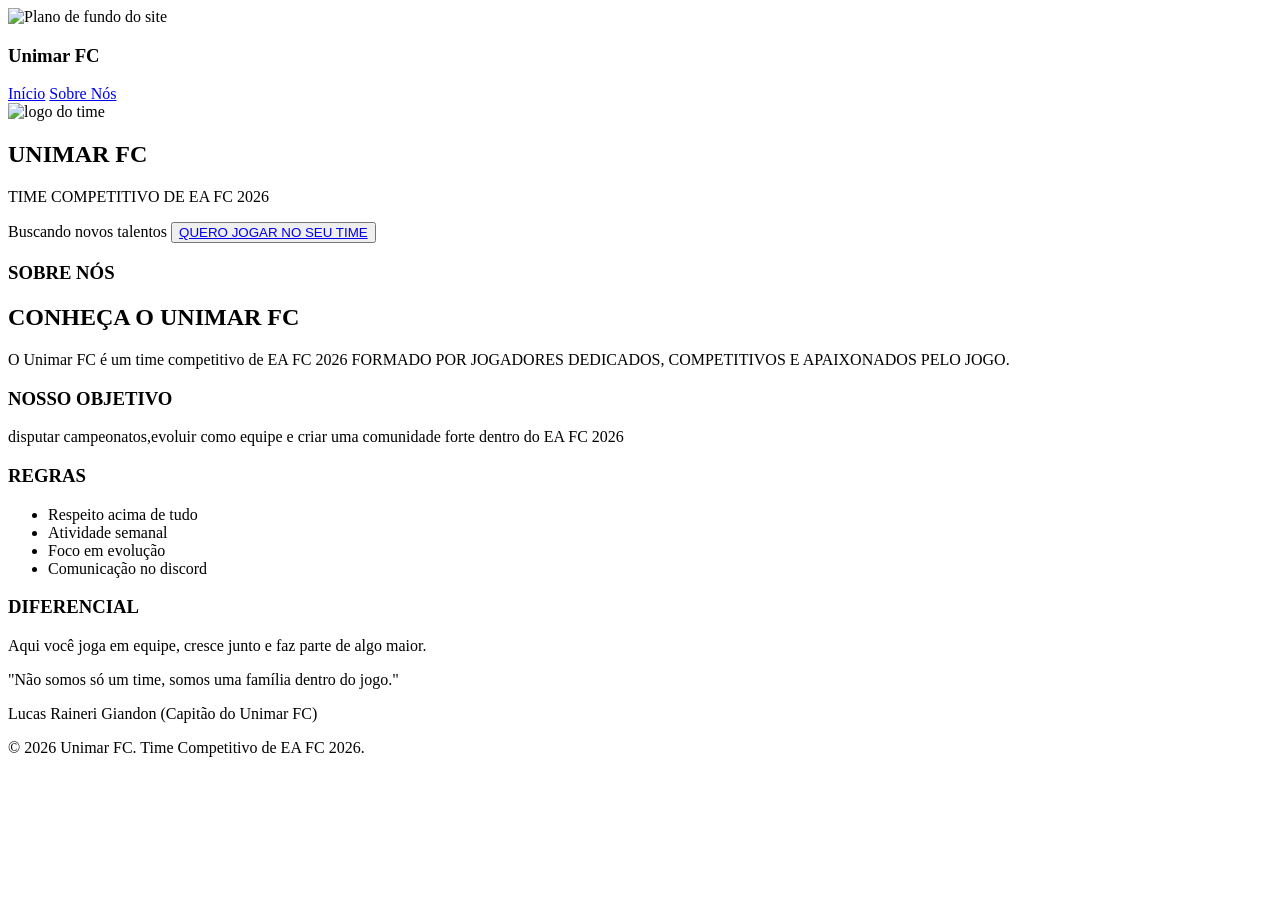
==== index.html @ 4b4cba7a "Site para contratar jogadores:     Primeiro commit é sobre sobre a página inicial." ====
<!DOCTYPE html>
<html lang="pt-br">
<head>
    <meta charset="UTF-8">
    <meta name="viewport" content="width=device-width, initial-scale=1.0">
    <link rel="stylesheet" href="style.css">
    <title>Formulário de Jogador</title>
</head>
<body>
    <main class=" container">

        <img src="" alt="Plano de fundo do site" class="Fundo">

        <section class="estrutura">
            <div class="titulo">
                <h3>Unimar FC</h3>
                <nav class="nav-links">
                    <a href="#" class="nav-link active">Início</a>
                    <a href="#" class="nav-link">Sobre Nós</a>
                </nav>
            </div>

            <div>
                <img src="" alt="logo do time" class="logo">
                <h1 class="titulo2">UNIMAR FC</h1>
                <p>TIME COMPETITIVO DE EA FC 2026</p>
                <span>Buscando novos talentos</span>
                <button type="button"><a href="formulario.html" class="button">QUERO JOGAR NO SEU TIME</a></button>
            </div>
        </section>

        <section class="sobre-nos" id="sobre">
            <h3>SOBRE NÓS</h3>
            <h1>CONHEÇA O UNIMAR FC</h1>
            <p>O Unimar FC é um time competitivo de EA FC 2026 FORMADO POR JOGADORES DEDICADOS, COMPETITIVOS E APAIXONADOS PELO JOGO.</p>
        </section>

        <section class="objetivos">
            <div class="objetivo-item">
                <h3>NOSSO OBJETIVO</h3>
                <p>disputar campeonatos,evoluir como equipe e criar uma comunidade forte dentro do EA FC 2026</p>
            </div>

            <div class="objetivo-item">
                <h3>REGRAS</h3>
                <ul>
                    <li>Respeito acima de tudo</li>
                    <li>Atividade semanal</li>
                    <li>Foco em evolução</li>
                    <li>Comunicação no discord</li>
                </ul>
            </div>

            <div class="objetivo-item">
                <h3>DIFERENCIAL</h3>
                <p>Aqui você joga em equipe, cresce junto e faz parte de algo maior.</p>
            </div>
        </section>

        <div>
            <p>"Não somos só um time, somos uma família dentro do jogo."</p>
            <span> Lucas Raineri Giandon (Capitão do Unimar FC)</span>
        </div>

       <footer>
        <p>© 2026 Unimar FC. Time Competitivo de EA FC 2026.</p>
       </footer>
   
    </main>
    



    <script src="script.js"></script>
</body>
</html>
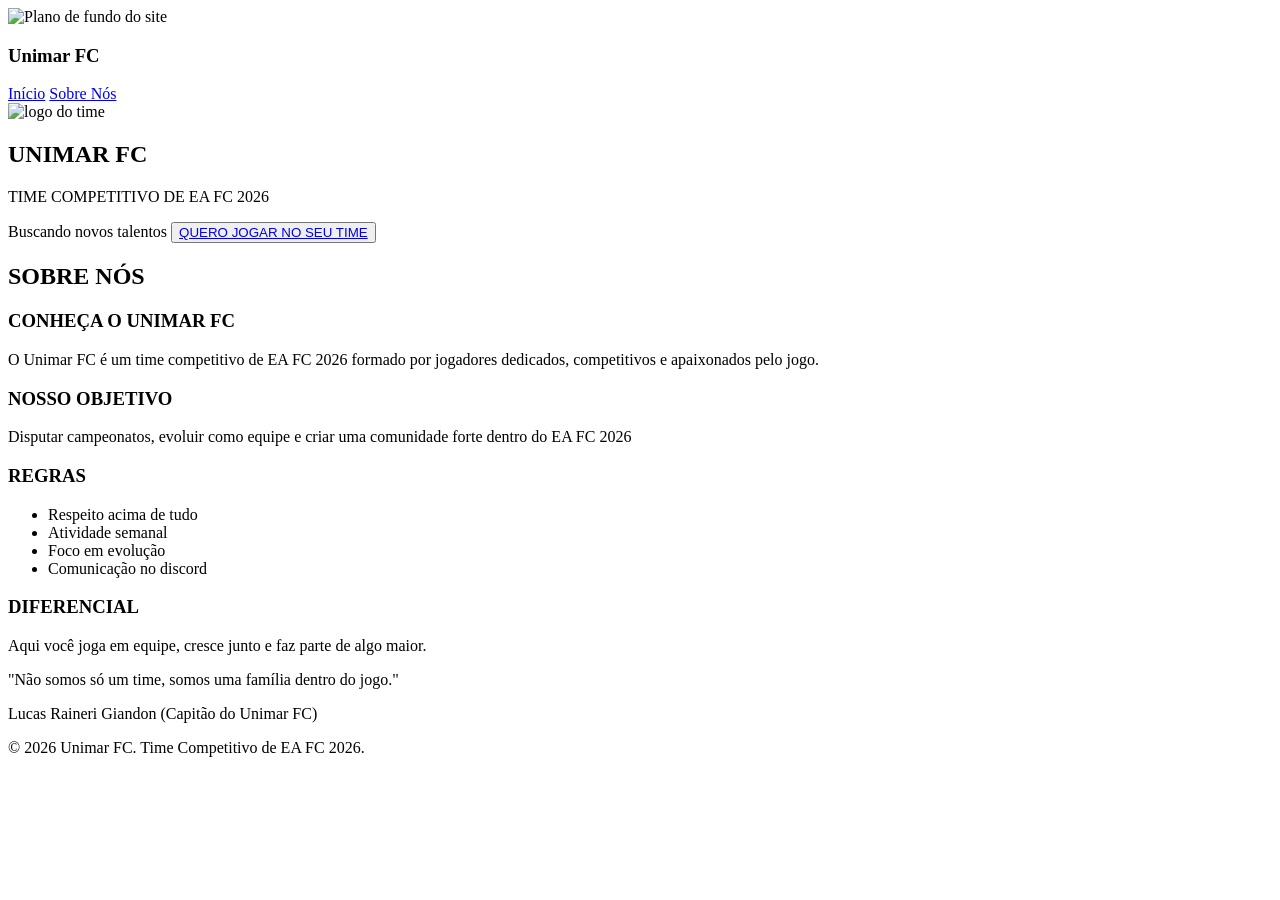
==== commit 0e86575c: "Pequenos erros de digitação e acentuação foram corrigidos" ====
--- a/index.html
+++ b/index.html
@@ -14,9 +14,9 @@
         <section class="estrutura">
             <div class="titulo">
                 <h3>Unimar FC</h3>
-                <nav class="nav-links">
-                    <a href="#" class="nav-link active">Início</a>
-                    <a href="#" class="nav-link">Sobre Nós</a>
+                <nav class="links-group">
+                    <a href="#" class="nav-link1">Início</a>
+                    <a href="#" class="nav-link2">Sobre Nós</a>
                 </nav>
             </div>
 
@@ -30,15 +30,15 @@
         </section>
 
         <section class="sobre-nos" id="sobre">
-            <h3>SOBRE NÓS</h3>
-            <h1>CONHEÇA O UNIMAR FC</h1>
-            <p>O Unimar FC é um time competitivo de EA FC 2026 FORMADO POR JOGADORES DEDICADOS, COMPETITIVOS E APAIXONADOS PELO JOGO.</p>
+            <h2>SOBRE NÓS</h2>
+            <h3>CONHEÇA O UNIMAR FC</h3>
+            <p>O Unimar FC é um time competitivo de EA FC 2026 formado por jogadores dedicados, competitivos e apaixonados pelo jogo.</p>  
         </section>
 
         <section class="objetivos">
             <div class="objetivo-item">
                 <h3>NOSSO OBJETIVO</h3>
-                <p>disputar campeonatos,evoluir como equipe e criar uma comunidade forte dentro do EA FC 2026</p>
+                <p>Disputar campeonatos, evoluir como equipe e criar uma comunidade forte dentro do EA FC 2026</p>
             </div>
 
             <div class="objetivo-item">
@@ -68,9 +68,6 @@
    
     </main>
     
-
-
-
     <script src="script.js"></script>
 </body>
 </html>
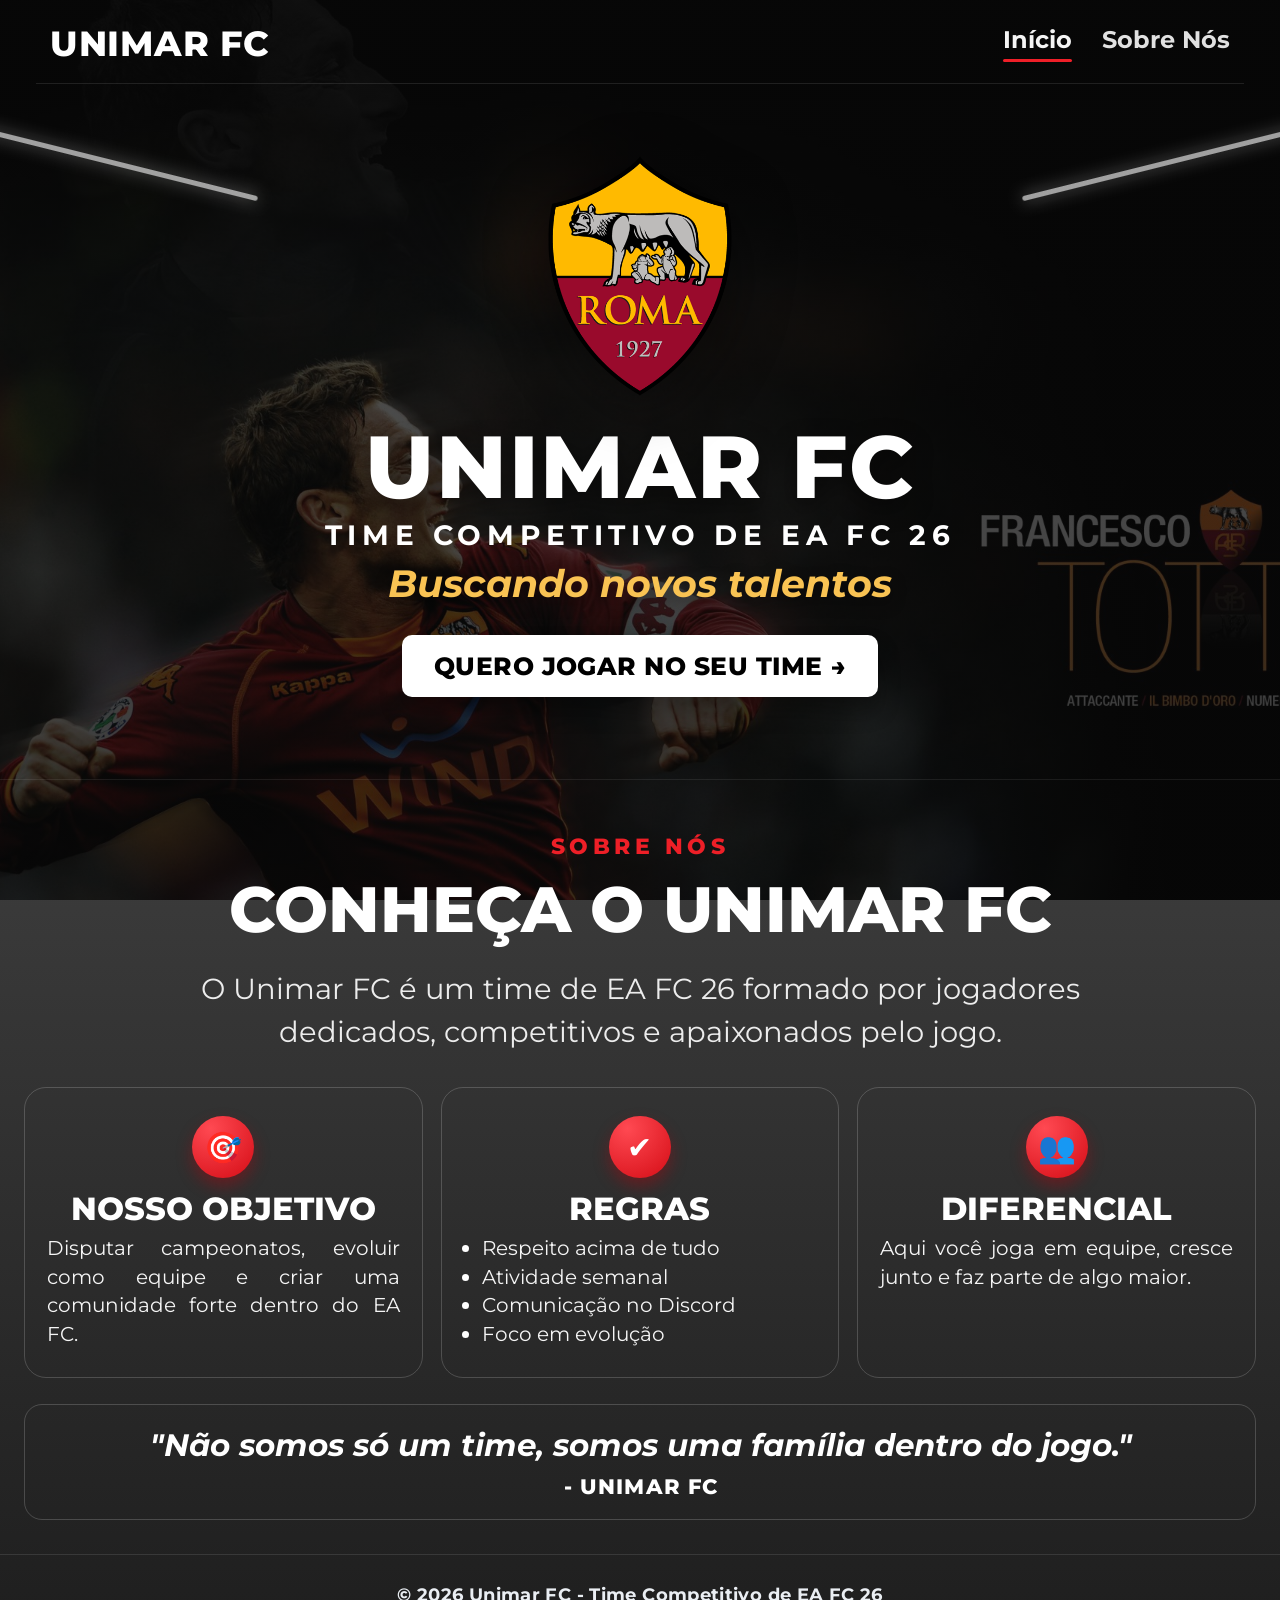
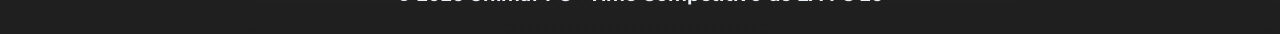
==== commit 641039bc: "ajutando o site" ====
--- a/index.html
+++ b/index.html
@@ -4,70 +4,69 @@
     <meta charset="UTF-8">
     <meta name="viewport" content="width=device-width, initial-scale=1.0">
     <link rel="stylesheet" href="style.css">
-    <title>Formulário de Jogador</title>
+    <title>Unimar FC</title>
 </head>
-<body>
-    <main class=" container">
+<body class="Pagina-inicial">
+    <main class="container">
+        <section class="inicial" id="inicio">
+            <header class="topo-site">
+                <strong class="marca-time">Unimar FC</strong>
+                <nav class="menu-site" aria-label="Navegação principal">
+                    <a href="#" class="menu-link ativo">Início</a>
+                    <a href="#" class="menu-link">Sobre Nós</a>
+                </nav>
+            </header>
 
-        <img src="" alt="Plano de fundo do site" class="Fundo">
+            <div class="conteudo">
+                <img src="img/i.png" alt="Logo do time" class="escudo-time">
 
-        <section class="estrutura">
-            <div class="titulo">
-                <h3>Unimar FC</h3>
-                <nav class="links-group">
-                    <a href="#" class="nav-link1">Início</a>
-                    <a href="#" class="nav-link2">Sobre Nós</a>
-                </nav>
-            </div>
+                <h1 class="titulo-principal">UNIMAR FC</h1>
+                <p class="subtitulo-principal">TIME COMPETITIVO DE EA FC 26</p>
+                <p class="slogan-principal">Buscando novos talentos</p>
 
-            <div>
-                <img src="" alt="logo do time" class="logo">
-                <h1 class="titulo2">UNIMAR FC</h1>
-                <p>TIME COMPETITIVO DE EA FC 2026</p>
-                <span>Buscando novos talentos</span>
-                <button type="button"><a href="formulario.html" class="button">QUERO JOGAR NO SEU TIME</a></button>
+                <a href="formulario.html" class="formulario-time">QUERO JOGAR NO SEU TIME <span aria-hidden="true">&#8594;</span></a>
             </div>
         </section>
 
         <section class="sobre-nos" id="sobre">
-            <h2>SOBRE NÓS</h2>
-            <h3>CONHEÇA O UNIMAR FC</h3>
-            <p>O Unimar FC é um time competitivo de EA FC 2026 formado por jogadores dedicados, competitivos e apaixonados pelo jogo.</p>  
+            <p class="sobre-tag">SOBRE NÓS</p>
+            <h2>CONHEÇA O UNIMAR FC</h2>
+            <p class="descricao-sobre">O Unimar FC é um time de EA FC 26 formado por jogadores dedicados, competitivos e apaixonados pelo jogo.</p>
+
+            <div class="cards-home">
+                <article class="card-home">
+                    <div class="icone-card" aria-hidden="true">&#127919;</div>
+                    <h3>NOSSO OBJETIVO</h3>
+                    <p>Disputar campeonatos, evoluir como equipe e criar uma comunidade forte dentro do EA FC.</p>
+                </article>
+
+                <article class="card-home">
+                    <div class="icone-card" aria-hidden="true">&#10004;</div>
+                    <h3>REGRAS</h3>
+                    <ul>
+                        <li>Respeito acima de tudo</li>
+                        <li>Atividade semanal</li>
+                        <li>Comunicação no Discord</li>
+                        <li>Foco em evolução</li>
+                    </ul>
+                </article>
+
+                <article class="card-home">
+                    <div class="icone-card" aria-hidden="true">&#128101;</div>
+                    <h3>DIFERENCIAL</h3>
+                    <p>Aqui você joga em equipe, cresce junto e faz parte de algo maior.</p>
+                </article>
+            </div>
+
+            <blockquote class="frase-home">
+                <p>"Não somos só um time, somos uma família dentro do jogo."</p>
+                <cite>- UNIMAR FC</cite>
+            </blockquote>
         </section>
 
-        <section class="objetivos">
-            <div class="objetivo-item">
-                <h3>NOSSO OBJETIVO</h3>
-                <p>Disputar campeonatos, evoluir como equipe e criar uma comunidade forte dentro do EA FC 2026</p>
-            </div>
-
-            <div class="objetivo-item">
-                <h3>REGRAS</h3>
-                <ul>
-                    <li>Respeito acima de tudo</li>
-                    <li>Atividade semanal</li>
-                    <li>Foco em evolução</li>
-                    <li>Comunicação no discord</li>
-                </ul>
-            </div>
-
-            <div class="objetivo-item">
-                <h3>DIFERENCIAL</h3>
-                <p>Aqui você joga em equipe, cresce junto e faz parte de algo maior.</p>
-            </div>
-        </section>
-
-        <div>
-            <p>"Não somos só um time, somos uma família dentro do jogo."</p>
-            <span> Lucas Raineri Giandon (Capitão do Unimar FC)</span>
-        </div>
-
-       <footer>
-        <p>© 2026 Unimar FC. Time Competitivo de EA FC 2026.</p>
+       <footer class="rodape-home">
+           <p>&copy; 2026 Unimar FC - Time Competitivo de EA FC 26</p>
        </footer>
-   
     </main>
-    
-    <script src="script.js"></script>
 </body>
 </html>
--- a/style.css
+++ b/style.css
@@ -0,0 +1,701 @@
+@import url('https://fonts.googleapis.com/css2?family=Montserrat:wght@400;500;600;700;800&display=swap');
+
+
+/*-----------formulário------------*/
+:root {
+	--bg-top: #eef7f7;
+	--bg-bottom: #d7eceb;
+	--card: rgba(255, 255, 255, 0.92);
+	--card-border: rgba(34, 96, 93, 0.12);
+	--text: #183534;
+	--muted: #5f7775;
+	--accent: #109483;
+	--accent-dark: #0b7265;
+	--field: #f8fcfb;
+	--shadow: 0 24px 80px rgba(16, 74, 70, 0.14);
+}
+
+* {
+	box-sizing: border-box;
+	margin: 0;
+	padding: 0;
+}
+
+body {
+	min-height: 100vh;
+	font-family: 'Montserrat', sans-serif;
+	color: var(--text);
+	background:
+		radial-gradient(circle at top left, rgba(255, 255, 255, 0.95), transparent 28%),
+		radial-gradient(circle at bottom right, rgba(16, 148, 131, 0.12), transparent 26%),
+		linear-gradient(180deg, var(--bg-top), var(--bg-bottom));
+}
+
+img {
+	max-width: 100%;
+	display: block;
+}
+
+a {
+	color: inherit;
+	text-decoration: none;
+}
+
+button,
+input,
+select,
+textarea {
+	font: inherit;
+}
+
+.container-formulario {
+	width: min(100%, 1800px);
+	margin: 0 auto;
+	padding: 56px 32px 72px;
+}
+
+.painel-formulario {
+	width: min(100%, 1280px);
+	margin: 0 auto;
+	padding: 52px;
+	border: 1px solid var(--card-border);
+	border-radius: 32px;
+	background: var(--card);
+	box-shadow: var(--shadow);
+	backdrop-filter: blur(10px);
+}
+
+.titulo-formulario {
+	margin-bottom: 36px;
+}
+
+.eyebrow,
+.canto-unimarfc {
+	display: inline-block;
+	margin-bottom: 12px;
+	padding: 10px 18px;
+	border-radius: 999px;
+	font-size: 0.95rem;
+	font-weight: 700;
+	letter-spacing: 0.08em;
+	text-transform: uppercase;
+	color: var(--accent-dark);
+	background: rgba(16, 148, 131, 0.12);
+}
+
+.titulo-formulario h1 {
+	font-size: clamp(2.7rem, 4.8vw, 4.6rem);
+	line-height: 1.05;
+	font-weight: 800;
+	margin-bottom: 12px;
+}
+
+.titulo-formulario p {
+	max-width: 760px;
+	font-size: clamp(1.15rem, 1.9vw, 1.5rem);
+	line-height: 1.6;
+	color: var(--muted);
+}
+
+.formulario-grupo {
+	display: grid;
+	gap: 28px;
+}
+
+.bloco-formulario {
+	display: grid;
+	gap: 24px;
+	padding: 30px;
+	border: 1px solid rgba(24, 53, 52, 0.08);
+	border-radius: 28px;
+	background: rgba(255, 255, 255, 0.82);
+}
+
+.cabecalho-bloco h2 {
+	font-size: clamp(1.5rem, 2.2vw, 2.2rem);
+	margin-bottom: 8px;
+}
+
+.cabecalho-bloco p {
+	font-size: 1.05rem;
+	line-height: 1.6;
+	color: var(--muted);
+}
+
+.grade-formulario,
+.grade-dupla,
+.grade-tripla {
+	display: grid;
+	gap: 24px;
+}
+
+.grade-dupla {
+	grid-template-columns: repeat(2, minmax(0, 1fr));
+}
+
+.grade-tripla {
+	grid-template-columns: repeat(3, minmax(0, 1fr));
+}
+
+.formulario-individual {
+	display: grid;
+	gap: 10px;
+}
+
+.formulario-individual:not(:first-child) {
+	margin-top: 6px;
+}
+
+.campo-amplo {
+	grid-column: 1 / -1;
+}
+
+.formulario-individual label {
+	font-size: 1.08rem;
+	font-weight: 700;
+	color: var(--text);
+}
+
+.formulario-individual input,
+.formulario-individual select,
+.formulario-individual textarea {
+	width: 100%;
+	min-height: 72px;
+	padding: 18px 22px;
+	border: 1px solid rgba(24, 53, 52, 0.14);
+	border-radius: 18px;
+	background: var(--field);
+	color: var(--text);
+	font-size: 1.08rem;
+	transition: border-color 0.2s ease, box-shadow 0.2s ease, transform 0.2s ease;
+}
+
+.formulario-individual textarea {
+	min-height: 220px;
+	resize: vertical;
+}
+
+.formulario-individual input::placeholder,
+.formulario-individual textarea::placeholder {
+	color: #89a09e;
+}
+
+.formulario-individual input:focus,
+.formulario-individual select:focus,
+.formulario-individual textarea:focus {
+	outline: none;
+	border-color: rgba(16, 148, 131, 0.55);
+	box-shadow: 0 0 0 6px rgba(16, 148, 131, 0.12);
+	transform: translateY(-1px);
+}
+
+.botao-formulario {
+	display: flex;
+	justify-content: center;
+	margin-top: 4px;
+}
+
+.botao-formulario button {
+	width: min(100%, 420px);
+	min-height: 78px;
+	border: none;
+	border-radius: 20px;
+	background: linear-gradient(135deg, var(--accent), var(--accent-dark));
+	color: #fff;
+	font-size: 1.2rem;
+	font-weight: 800;
+	letter-spacing: 0.04em;
+	text-transform: uppercase;
+	cursor: pointer;
+	box-shadow: 0 18px 40px rgba(11, 114, 101, 0.28);
+	transition: transform 0.2s ease, box-shadow 0.2s ease;
+}
+
+.botao-formulario button:hover {
+	transform: translateY(-2px);
+	box-shadow: 0 22px 42px rgba(11, 114, 101, 0.34);
+}
+
+.botao-formulario button:active {
+	transform: translateY(0);
+}
+
+@media (max-width: 1100px) {
+	.painel-formulario {
+		padding: 36px;
+	}
+
+	.grade-dupla,
+	.grade-tripla {
+		grid-template-columns: 1fr;
+	}
+}
+
+@media (max-width: 680px) {
+	.container-formulario {
+		padding: 22px 14px 34px;
+	}
+
+	.painel-formulario {
+		padding: 22px;
+		border-radius: 24px;
+	}
+
+	.bloco-formulario {
+		padding: 20px;
+		border-radius: 22px;
+	}
+
+	.formulario-individual input,
+	.formulario-individual select,
+	.formulario-individual textarea,
+	.botao-formulario button {
+		min-height: 64px;
+		font-size: 1rem;
+	}
+
+	.formulario-individual textarea {
+		min-height: 180px;
+	}
+}
+
+
+
+
+
+
+
+
+
+
+
+/*---------------------------PÁGINA INICIAL---------------------------*/
+.home-page,
+.Pagina-inicial {
+	margin: 0;
+	min-height: 100vh;
+	display: flex;
+	flex-direction: column;
+	font-family: 'Montserrat', sans-serif;
+	color: #ffffff;
+	background:
+		linear-gradient(180deg, rgba(10, 10, 10, 0.68) 0%, rgba(8, 8, 8, 0.8) 55%, rgba(6, 6, 6, 0.9) 100%),
+		url("img/thumb-1920-584541.jpg") center / cover fixed no-repeat;
+}
+
+.home-wrapper,
+.container {
+	width: 100%;
+	min-height: 100vh;
+	display: flex;
+	flex-direction: column;
+	margin: 0;
+	background: transparent;
+}
+
+.hero-section,
+.inicial {
+	position: relative;
+	overflow: hidden;
+	min-height: 780px;
+	padding: 22px 36px 80px;
+	border-bottom: 1px solid rgba(255, 255, 255, 0.08);
+	background: transparent;
+}
+
+.hero-section::before,
+.hero-section::after,
+.inicial::before,
+.inicial::after {
+	content: "";
+	position: absolute;
+	top: 160px;
+	width: 300px;
+	height: 5px;
+	border-radius: 999px;
+	background: rgba(255, 255, 255, 0.62);
+	box-shadow: 0 0 16px rgba(255, 255, 255, 0.45);
+	filter: blur(0.1px);
+}
+
+.hero-section::before,
+.inicial::before {
+	left: -38px;
+	transform: rotate(14deg);
+}
+
+.hero-section::after,
+.inicial::after {
+	right: -38px;
+	transform: rotate(-14deg);
+}
+
+.topo-site {
+	display: flex;
+	align-items: center;
+	justify-content: space-between;
+	width: 100%;
+	max-width: none;
+	margin: 0;
+	padding-left: 14px;
+	padding-right: 14px;
+	padding-bottom: 18px;
+	border-bottom: 1px solid rgba(255, 255, 255, 0.1);
+	position: relative;
+	z-index: 2;
+}
+
+.marca-time {
+	font-family: 'Montserrat', sans-serif;
+	font-weight: 800;
+	font-size: clamp(2.2rem, 2.2vw, 2.8rem);
+	letter-spacing: 0.02em;
+	text-transform: uppercase;
+	color: #ffffff;
+}
+
+.menu-site {
+	display: flex;
+	gap: 30px;
+	font-weight: 700;
+	font-size: clamp(1.5rem, 1.6vw, 2rem);
+}
+
+.menu-link {
+	position: relative;
+	padding-bottom: 8px;
+	color: #f5f5f5;
+	opacity: 0.92;
+	transition: opacity 0.2s ease;
+}
+
+.menu-link::after {
+	content: "";
+	position: absolute;
+	left: 0;
+	bottom: 0;
+	width: 100%;
+	height: 3px;
+	border-radius: 999px;
+	background: #ef1f28;
+	transform: scaleX(0);
+	transform-origin: left;
+	transition: transform 0.2s ease;
+}
+
+.menu-link:hover,
+.menu-link.ativo {
+	opacity: 1;
+}
+
+.menu-link:hover::after,
+.menu-link.ativo::after {
+	transform: scaleX(1);
+}
+
+.hero-conteudo,
+.conteudo {
+	position: relative;
+	z-index: 2;
+	display: flex;
+	flex-direction: column;
+	align-items: center;
+	justify-content: center;
+	text-align: center;
+	width: min(100%, 1320px);
+	margin: 0 auto;
+	padding-top: 62px;
+	animation: subida 0.8s ease both;
+}
+
+.escudo-time {
+	width: min(100%, 260px);
+	height: auto;
+	object-fit: contain;
+	filter: drop-shadow(0 12px 28px rgba(0, 0, 0, 0.5));
+	margin-bottom: 18px;
+}
+
+.titulo-principal {
+	font-family: 'Montserrat', sans-serif;
+	font-weight: 800;
+	font-size: clamp(3rem, 10vw, 5.5rem);
+	line-height: 0.98;
+	letter-spacing: 0.02em;
+	margin-bottom: 8px;
+	text-transform: uppercase;
+	text-shadow: 0 8px 24px rgba(0, 0, 0, 0.45);
+}
+
+.subtitulo-principal {
+	font-size: clamp(1.1rem, 2.2vw, 1.8rem);
+	font-weight: 700;
+	letter-spacing: 0.2em;
+	text-transform: uppercase;
+	margin-bottom: 8px;
+}
+
+.slogan-principal {
+	font-size: clamp(1.6rem, 3vw, 2.5rem);
+	font-style: italic;
+	font-weight: 700;
+	color: #f9c353;
+	margin-bottom: 28px;
+	text-shadow: 0 6px 16px rgba(0, 0, 0, 0.45);
+}
+
+.cta-time,
+.formulario-time {
+	display: inline-flex;
+	align-items: center;
+	justify-content: center;
+	gap: 8px;
+	min-height: 62px;
+	padding: 0 32px;
+	border-radius: 10px;
+	font-family: 'Montserrat', sans-serif;
+	font-weight: 800;
+	font-size: clamp(1.1rem, 2vw, 1.55rem);
+	letter-spacing: 0.02em;
+	text-transform: uppercase;
+	color: #000000;
+	background: #ffffff;
+	box-shadow: 0 14px 22px rgba(0, 0, 0, 0.28);
+	transition: transform 0.2s ease, box-shadow 0.2s ease;
+}
+
+.cta-time:hover,
+.formulario-time:hover {
+	transform: translateY(-2px);
+	box-shadow: 0 18px 26px rgba(0, 0, 0, 0.35);
+}
+
+.sobre-nos-home,
+.sobre-nos {
+	padding: 52px 24px 34px;
+	background: transparent;
+	text-align: center;
+}
+
+.sobre-tag {
+	font-family: 'Montserrat', sans-serif;
+	font-weight: 800;
+	font-size: 1.4rem;
+	letter-spacing: 0.2em;
+	color: #ed1f27;
+	margin-bottom: 10px;
+	text-transform: uppercase;
+}
+
+.sobre-nos-home h2,
+.sobre-nos h2 {
+	font-family: 'Montserrat', sans-serif;
+	font-weight: 800;
+	font-size: clamp(2.1rem, 5vw, 4rem);
+	text-transform: uppercase;
+	margin-bottom: 20px;
+}
+
+.descricao-sobre {
+	width: min(100%, 920px);
+	margin: 0 auto 34px;
+	font-size: clamp(1.3rem, 2.3vw, 2rem);
+	line-height: 1.45;
+	color: rgba(244, 244, 244, 0.96);
+}
+
+.cards-home {
+	display: grid;
+	grid-template-columns: repeat(3, minmax(0, 1fr));
+	gap: 18px;
+	width: min(100%, 1320px);
+	margin-left: auto;
+	margin-right: auto;
+	margin-bottom: 26px;
+}
+
+.card-home {
+	padding: 28px 22px;
+	min-height: 252px;
+	border: 1px solid rgba(255, 255, 255, 0.18);
+	border-radius: 22px;
+	background: transparent;
+	box-shadow: none;
+	text-align: center;
+	animation: subirCards 0.65s ease both;
+}
+
+.card-home:nth-child(2) {
+	animation-delay: 0.08s;
+}
+
+.card-home:nth-child(3) {
+	animation-delay: 0.16s;
+}
+
+.icone-card {
+	width: 62px;
+	height: 62px;
+	display: inline-flex;
+	align-items: center;
+	justify-content: center;
+	margin-bottom: 14px;
+	border-radius: 999px;
+	font-size: 1.9rem;
+	background: radial-gradient(circle at 30% 20%, #ff4952, #d50d16);
+	box-shadow: 0 8px 16px rgba(167, 9, 18, 0.45);
+}
+
+.card-home h3 {
+	font-family: 'Montserrat', sans-serif;
+	font-weight: 800;
+	font-size: clamp(2rem, 2.2vw, 2.55rem);
+	text-transform: uppercase;
+	margin-bottom: 8px;
+	line-height: 1.05;
+	color: #ffffff;
+}
+
+.card-home p,
+.card-home li {
+	font-size: clamp(1.28rem, 1.55vw, 1.55rem);
+	line-height: 1.4;
+	color: #f5f5f5;
+	text-align: justify;
+}
+
+.card-home ul {
+	padding-left: 18px;
+	margin: 0;
+	text-align: left;
+}
+
+.card-home li::marker {
+	color: #ffffff;
+}
+
+.frase-home {
+	border: 1px solid rgba(255, 255, 255, 0.18);
+	border-radius: 18px;
+	padding: 20px 20px 20px 22px;
+	text-align: center;
+	margin: 0 auto;
+	width: min(100%, 1320px);
+	background: transparent;
+	box-shadow: none;
+}
+
+.frase-home p {
+	font-size: clamp(1.3rem, 2.4vw, 2rem);
+	font-weight: 700;
+	font-style: italic;
+	line-height: 1.34;
+	margin-bottom: 8px;
+	color: #ffffff;
+	text-align: center;
+}
+
+.frase-home cite {
+	font-style: normal;
+	font-family: 'Montserrat', sans-serif;
+	font-weight: 800;
+	font-size: clamp(1rem, 1.8vw, 1.3rem);
+	letter-spacing: 0.05em;
+	text-transform: uppercase;
+	color: #ffffff;
+}
+
+.rodape-home {
+	margin-top: auto;
+	padding: 28px 20px;
+	text-align: center;
+	border-top: 1px solid rgba(255, 255, 255, 0.1);
+	background: transparent;
+}
+
+.rodape-home p {
+	font-size: clamp(1.15rem, 1.35vw, 1.55rem);
+	font-weight: 700;
+	letter-spacing: 0.02em;
+	color: rgba(245, 250, 255, 0.95);
+}
+
+@keyframes subida {
+	from {
+		opacity: 0;
+		transform: translateY(22px);
+	}
+
+	to {
+		opacity: 1;
+		transform: translateY(0);
+	}
+}
+
+@keyframes subirCards {
+	from {
+		opacity: 0;
+		transform: translateY(12px);
+	}
+
+	to {
+		opacity: 1;
+		transform: translateY(0);
+	}
+}
+
+@media (max-width: 1100px) {
+	.hero-section,
+	.inicial {
+		min-height: auto;
+	}
+
+	.cards-home {
+		grid-template-columns: repeat(2, minmax(0, 1fr));
+	}
+}
+
+@media (max-width: 820px) {
+	.home-wrapper {
+		width: 100%;
+	}
+
+	.hero-section,
+	.inicial {
+		padding: 18px 18px 40px;
+	}
+
+	.hero-section::before,
+	.hero-section::after,
+	.inicial::before,
+	.inicial::after {
+		display: none;
+	}
+
+	.topo-site {
+		flex-direction: column;
+		gap: 14px;
+		width: 100%;
+		padding-left: 12px;
+		padding-right: 12px;
+	}
+
+	.escudo-time {
+		width: min(100%, 200px);
+	}
+
+	.cta-time,
+	.formulario-time {
+		width: 100%;
+		padding: 0 20px;
+	}
+
+	.sobre-nos-home,
+	.sobre-nos {
+		padding: 34px 16px 26px;
+	}
+
+	.cards-home {
+		grid-template-columns: 1fr;
+	}
+}
